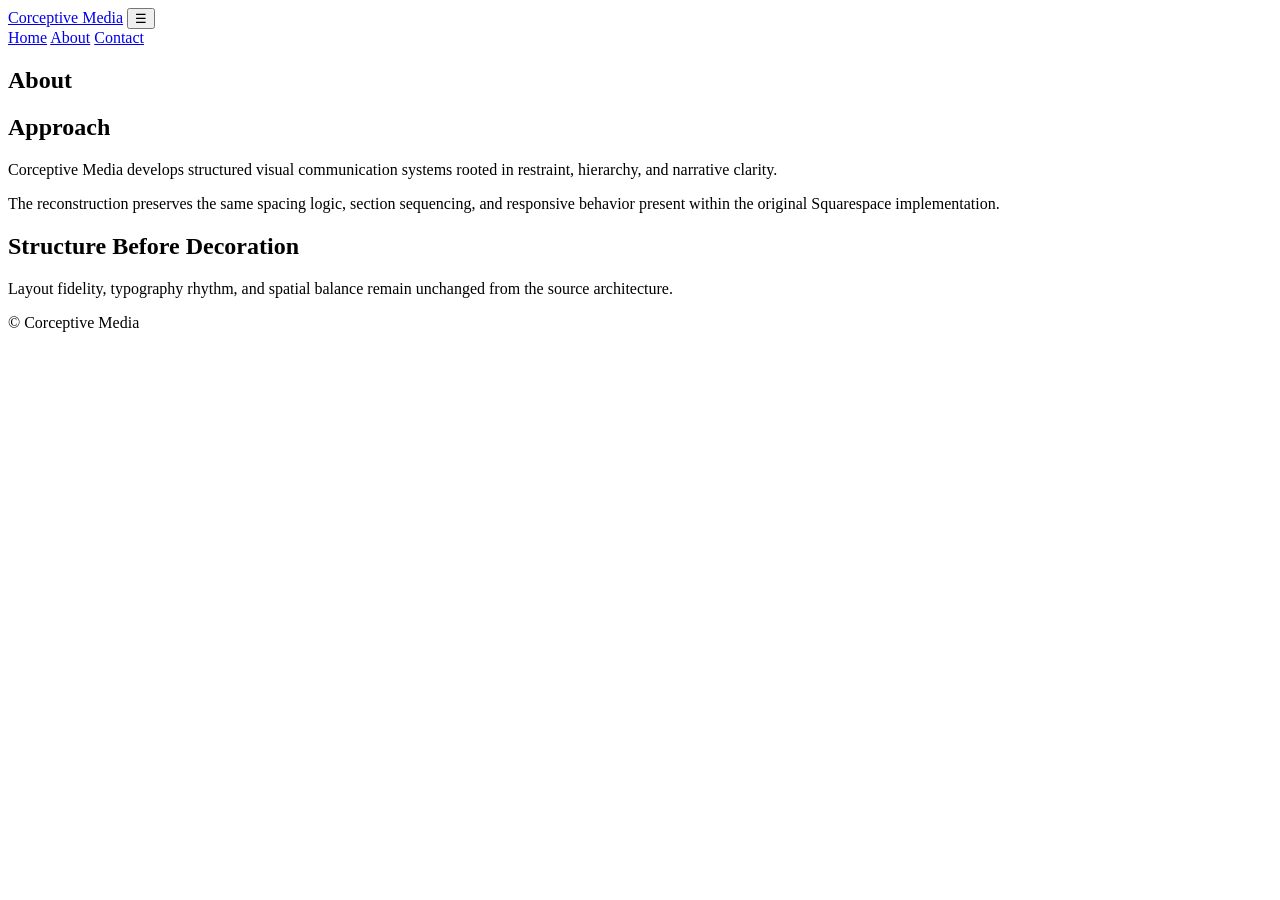
==== about.html @ 8138fabf "Add About page HTML structure This file contains the HTML structure for the About page, including th" ====
<!DOCTYPE html>
<html lang="en">
<head>
  <meta charset="UTF-8">
  <meta name="viewport" content="width=device-width, initial-scale=1.0">
  <title>About — Corceptive Media</title>

  <link rel="preconnect" href="https://fonts.googleapis.com">
  <link rel="preconnect" href="https://fonts.gstatic.com" crossorigin>
  <link href="https://fonts.googleapis.com/css2?family=Libre+Baskerville:wght@400;700&family=Almarai:wght@400;700&display=swap" rel="stylesheet">

  <link rel="stylesheet" href="css/styles.css">
</head>
<body>

<header class="site-header">
  <div class="header-inner">
    <a href="index.html" class="logo">Corceptive Media</a>

    <button class="menu-toggle" id="menuToggle">
      ☰
    </button>

    <nav class="main-nav" id="mainNav">
      <a href="index.html">Home</a>
      <a href="about.html" class="active">About</a>
      <a href="contact.html">Contact</a>
    </nav>
  </div>
</header>

<main>

<section class="page-hero light-theme">
  <div class="container narrow-content">
    <h1>About</h1>
  </div>
</section>

<section class="content-section lightest-theme">
  <div class="container two-column-grid">
    <div>
      <h2>Approach</h2>
    </div>

    <div>
      <p>
        Corceptive Media develops structured visual communication systems rooted in restraint, hierarchy, and narrative clarity.
      </p>

      <p>
        The reconstruction preserves the same spacing logic, section sequencing, and responsive behavior present within the original Squarespace implementation.
      </p>
    </div>
  </div>
</section>

<section class="content-section dark-theme">
  <div class="container centered-content dark-copy">
    <h2>Structure Before Decoration</h2>

    <p>
      Layout fidelity, typography rhythm, and spatial balance remain unchanged from the source architecture.
    </p>
  </div>
</section>

</main>

<footer class="site-footer darkest-theme">
  <div class="container footer-inner">
    <p>© Corceptive Media</p>
  </div>
</footer>

<script src="js/main.js"></script>
</body>
</html>
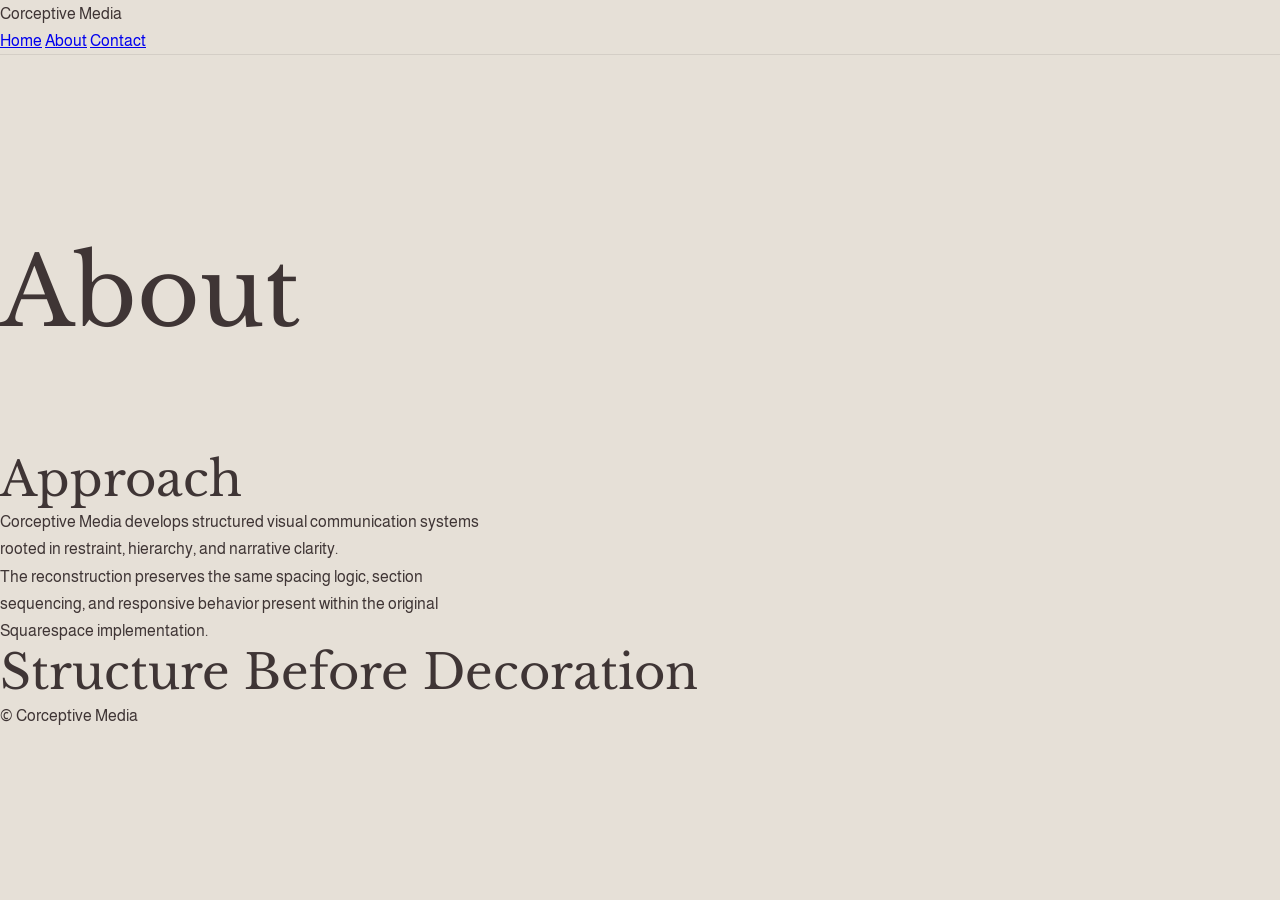
==== commit 11026268: "Refactor about.html structure and styling" ====
--- a/about.html
+++ b/about.html
@@ -1,78 +1,60 @@
 <!DOCTYPE html>
 <html lang="en">
 <head>
-  <meta charset="UTF-8">
-  <meta name="viewport" content="width=device-width, initial-scale=1.0">
+  <meta charset="UTF-8"/>
+  <meta name="viewport" content="width=device-width, initial-scale=1.0"/>
+
   <title>About — Corceptive Media</title>
 
   <link rel="preconnect" href="https://fonts.googleapis.com">
   <link rel="preconnect" href="https://fonts.gstatic.com" crossorigin>
-  <link href="https://fonts.googleapis.com/css2?family=Libre+Baskerville:wght@400;700&family=Almarai:wght@400;700&display=swap" rel="stylesheet">
+
+  <link href="https://fonts.googleapis.com/css2?family=Libre+Baskerville:wght@400;700&family=Almarai:wght@300;400;700&display=swap" rel="stylesheet">
 
   <link rel="stylesheet" href="css/styles.css">
 </head>
 <body>
 
 <header class="site-header">
-  <div class="header-inner">
-    <a href="index.html" class="logo">Corceptive Media</a>
+  <div class="brand">Corceptive Media</div>
 
-    <button class="menu-toggle" id="menuToggle">
-      ☰
-    </button>
-
-    <nav class="main-nav" id="mainNav">
-      <a href="index.html">Home</a>
-      <a href="about.html" class="active">About</a>
-      <a href="contact.html">Contact</a>
-    </nav>
-  </div>
+  <nav>
+    <a href="index.html">Home</a>
+    <a class="active" href="about.html">About</a>
+    <a href="contact.html">Contact</a>
+  </nav>
 </header>
 
-<main>
-
-<section class="page-hero light-theme">
-  <div class="container narrow-content">
-    <h1>About</h1>
-  </div>
+<section class="page-hero light">
+  <h1>About</h1>
 </section>
 
-<section class="content-section lightest-theme">
-  <div class="container two-column-grid">
-    <div>
-      <h2>Approach</h2>
-    </div>
+<section class="editorial-section">
+  <div class="editorial-left">
+    <h2>Approach</h2>
+  </div>
 
-    <div>
-      <p>
-        Corceptive Media develops structured visual communication systems rooted in restraint, hierarchy, and narrative clarity.
-      </p>
-
-      <p>
-        The reconstruction preserves the same spacing logic, section sequencing, and responsive behavior present within the original Squarespace implementation.
-      </p>
-    </div>
-  </div>
-</section>
-
-<section class="content-section dark-theme">
-  <div class="container centered-content dark-copy">
-    <h2>Structure Before Decoration</h2>
+  <div class="editorial-right">
+    <p>
+      Corceptive Media develops structured visual communication systems rooted
+      in restraint, hierarchy, and narrative clarity.
+    </p>
 
     <p>
-      Layout fidelity, typography rhythm, and spatial balance remain unchanged from the source architecture.
+      The reconstruction preserves the same spacing logic,
+      section sequencing, and responsive behavior present within
+      the original Squarespace implementation.
     </p>
   </div>
 </section>
 
-</main>
+<section class="deep-section">
+  <h2>Structure Before Decoration</h2>
+</section>
 
-<footer class="site-footer darkest-theme">
-  <div class="container footer-inner">
-    <p>© Corceptive Media</p>
-  </div>
+<footer>
+  © Corceptive Media
 </footer>
 
-<script src="js/main.js"></script>
 </body>
 </html>
--- a/css/styles.css
+++ b/css/styles.css
@@ -0,0 +1,276 @@
+:root {
+  --lightest: #E6E0D7;
+  --light: #D6CCBC;
+  --bright: #D3B27B;
+  --dark: #A05555;
+  --darkest: #7A5454;
+
+  --text-dark: #3f3535;
+  --text-light: #f5f1eb;
+}
+
+* {
+  margin: 0;
+  padding: 0;
+  box-sizing: border-box;
+}
+
+html {
+  scroll-behavior: smooth;
+}
+
+body {
+  font-family: 'Almarai', sans-serif;
+  background: var(--lightest);
+  color: var(--text-dark);
+  line-height: 1.7;
+}
+
+img {
+  width: 100%;
+  display: block;
+}
+
+h1,
+h2,
+h3,
+h4 {
+  font-family: 'Libre Baskerville', serif;
+  font-weight: 400;
+  line-height: 1.2;
+}
+
+h1 {
+  font-size: clamp(3rem, 8vw, 6rem);
+}
+
+h2 {
+  font-size: clamp(2rem, 4vw, 3rem);
+}
+
+p {
+  font-size: 1rem;
+  max-width: 60ch;
+}
+
+.container {
+  width: min(1200px, calc(100% - 64px));
+  margin-inline: auto;
+}
+
+.site-header {
+  position: sticky;
+  top: 0;
+  z-index: 1000;
+  background: rgba(230, 224, 215, 0.96);
+  backdrop-filter: blur(8px);
+  border-bottom: 1px solid rgba(0,0,0,0.08);
+}
+
+.header-inner {
+  width: min(1200px, calc(100% - 64px));
+  margin-inline: auto;
+  min-height: 88px;
+  display: flex;
+  justify-content: space-between;
+  align-items: center;
+}
+
+.logo {
+  text-decoration: none;
+  color: var(--text-dark);
+  font-family: 'Libre Baskerville', serif;
+  font-size: 1.1rem;
+}
+
+.main-nav {
+  display: flex;
+  gap: 36px;
+}
+
+.main-nav a {
+  text-decoration: none;
+  color: var(--text-dark);
+  font-size: 0.95rem;
+  letter-spacing: 0.04em;
+}
+
+.main-nav a.active {
+  color: var(--dark);
+}
+
+.menu-toggle {
+  display: none;
+  border: none;
+  background: transparent;
+  font-size: 1.8rem;
+  cursor: pointer;
+}
+
+.hero-section {
+  min-height: 88vh;
+  display: flex;
+  align-items: center;
+  padding: 120px 0;
+}
+
+.hero-grid,
+.two-column-grid,
+.contact-grid {
+  display: grid;
+  grid-template-columns: repeat(2, 1fr);
+  gap: 80px;
+  align-items: center;
+}
+
+.hero-content {
+  color: var(--text-light);
+}
+
+.hero-content p {
+  margin-top: 32px;
+}
+
+.hero-image-wrapper {
+  overflow: hidden;
+}
+
+.page-hero {
+  padding: 180px 0 100px;
+}
+
+.content-section {
+  padding: 120px 0;
+}
+
+.centered-content {
+  text-align: center;
+}
+
+.centered-content p {
+  margin-inline: auto;
+  margin-top: 24px;
+}
+
+.narrow-content {
+  max-width: 760px;
+}
+
+.contact-form {
+  display: flex;
+  flex-direction: column;
+  gap: 24px;
+}
+
+.contact-form input,
+.contact-form textarea {
+  width: 100%;
+  padding: 18px;
+  border: 1px solid rgba(0,0,0,0.12);
+  background: rgba(255,255,255,0.35);
+  font-family: 'Almarai', sans-serif;
+  font-size: 1rem;
+}
+
+.contact-form textarea {
+  min-height: 180px;
+  resize: vertical;
+}
+
+.contact-form button {
+  width: fit-content;
+  padding: 16px 36px;
+  border: none;
+  background: var(--dark);
+  color: var(--text-light);
+  cursor: pointer;
+  font-family: 'Almarai', sans-serif;
+}
+
+.site-footer {
+  padding: 48px 0;
+}
+
+.footer-inner {
+  display: flex;
+  justify-content: center;
+}
+
+.footer-inner p {
+  color: var(--text-light);
+}
+
+.lightest-theme {
+  background: var(--lightest);
+}
+
+.light-theme {
+  background: var(--light);
+}
+
+.bright-theme {
+  background: var(--bright);
+}
+
+.dark-theme {
+  background: var(--dark);
+}
+
+.darkest-theme {
+  background: var(--darkest);
+}
+
+.dark-copy {
+  color: var(--text-light);
+}
+
+@media (max-width: 900px) {
+
+  .hero-grid,
+  .two-column-grid,
+  .contact-grid {
+    grid-template-columns: 1fr;
+    gap: 56px;
+  }
+
+  .hero-section {
+    min-height: auto;
+    padding: 140px 0 100px;
+  }
+
+  .main-nav {
+    position: absolute;
+    top: 88px;
+    left: 0;
+    width: 100%;
+    background: var(--lightest);
+    flex-direction: column;
+    padding: 32px;
+    display: none;
+    border-bottom: 1px solid rgba(0,0,0,0.08);
+  }
+
+  .main-nav.open {
+    display: flex;
+  }
+
+  .menu-toggle {
+    display: block;
+  }
+}
+
+@media (max-width: 640px) {
+
+  .container,
+  .header-inner {
+    width: min(100% - 32px, 1200px);
+  }
+
+  .content-section {
+    padding: 88px 0;
+  }
+
+  .page-hero {
+    padding: 150px 0 80px;
+  }
+}
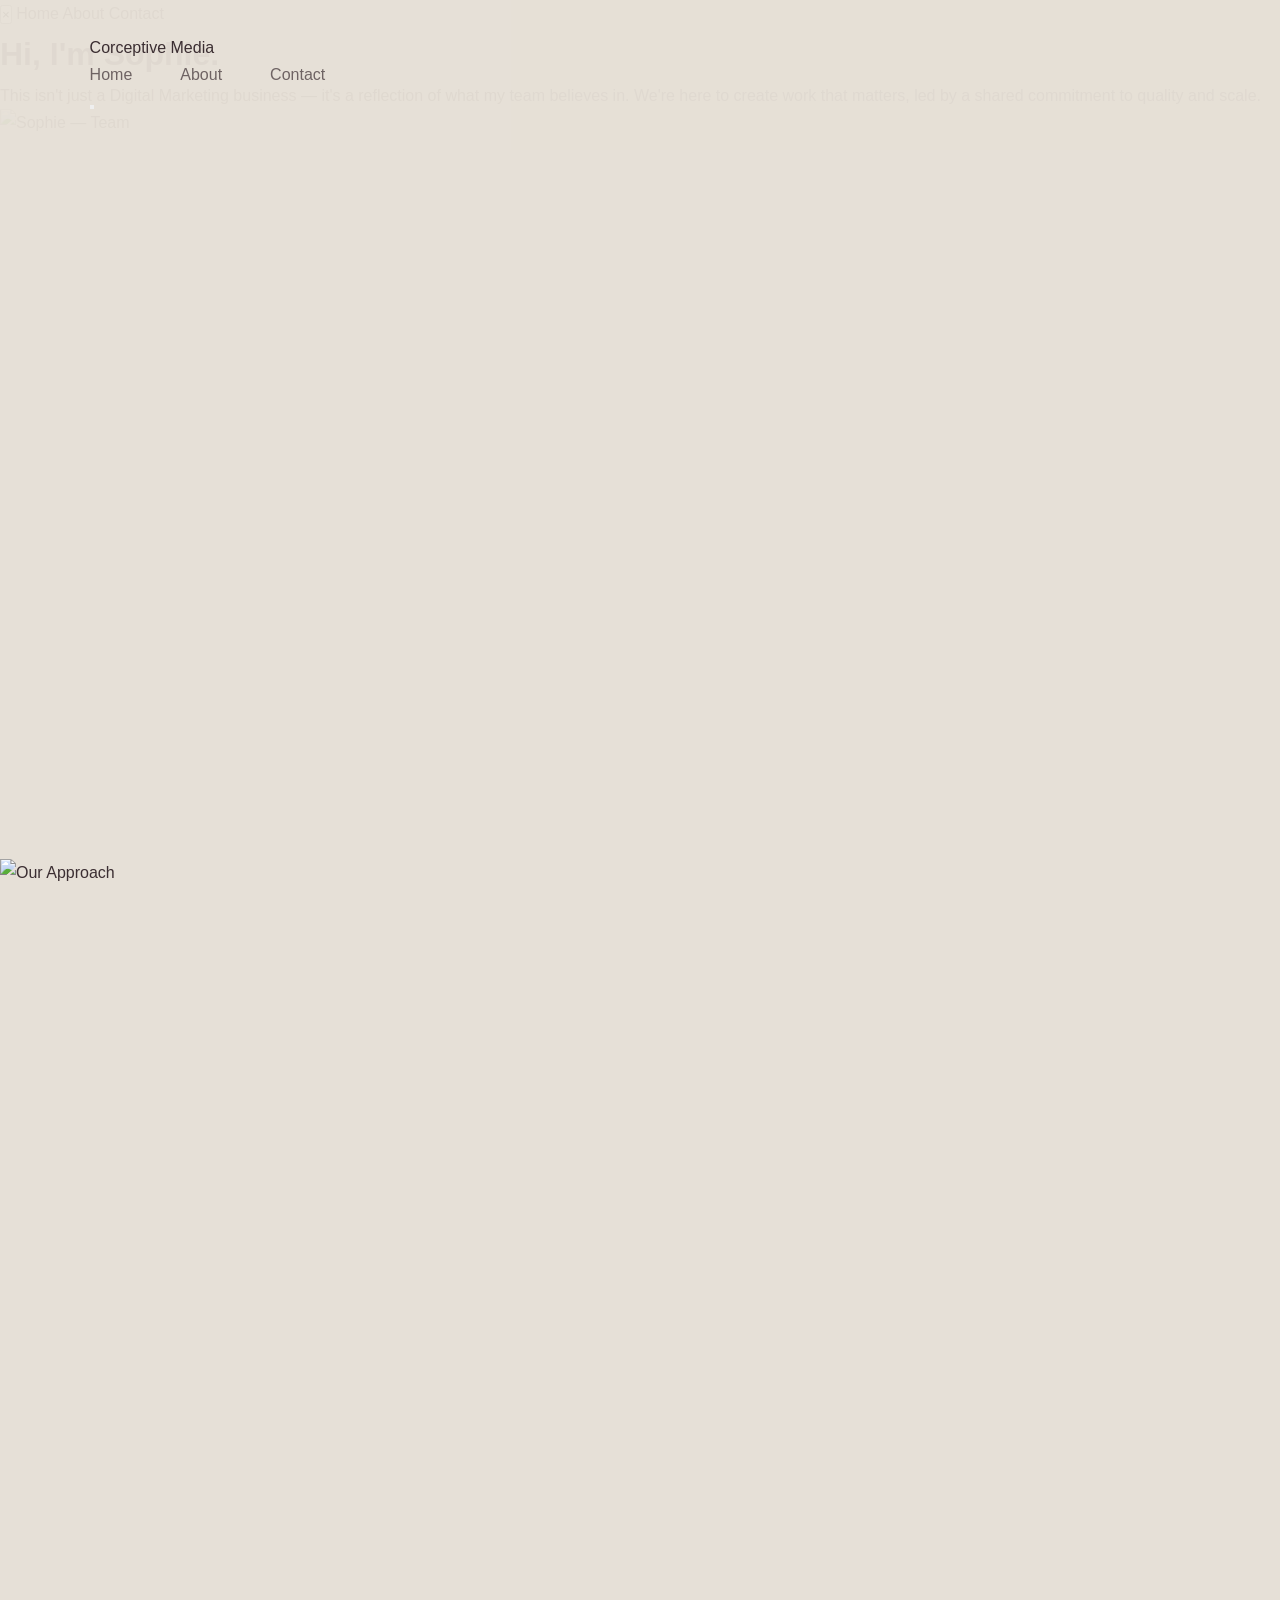
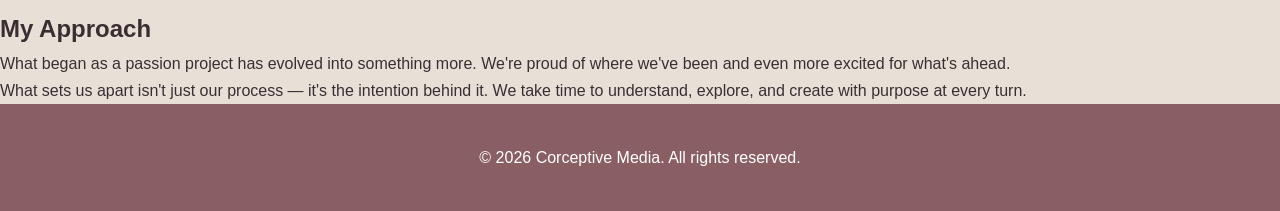
==== commit 93de8578: "Refactor about.html for improved structure and semantics" ====
--- a/about.html
+++ b/about.html
@@ -1,59 +1,53 @@
 <!DOCTYPE html>
 <html lang="en">
 <head>
-  <meta charset="UTF-8"/>
-  <meta name="viewport" content="width=device-width, initial-scale=1.0"/>
-
+  <meta charset="UTF-8">
+  <meta name="viewport" content="width=device-width, initial-scale=1">
   <title>About — Corceptive Media</title>
-
-  <link rel="preconnect" href="https://fonts.googleapis.com">
-  <link rel="preconnect" href="https://fonts.gstatic.com" crossorigin>
-
-  <link href="https://fonts.googleapis.com/css2?family=Libre+Baskerville:wght@400;700&family=Almarai:wght@300;400;700&display=swap" rel="stylesheet">
-
   <link rel="stylesheet" href="css/styles.css">
 </head>
 <body>
 
 <header class="site-header">
-  <div class="brand">Corceptive Media</div>
-
-  <nav>
-    <a href="index.html">Home</a>
-    <a class="active" href="about.html">About</a>
-    <a href="contact.html">Contact</a>
-  </nav>
+  <div class="header-inner">
+    <div class="site-title"><a href="index.html">Corceptive Media</a></div>
+    <nav class="main-nav">
+      <a href="index.html">Home</a>
+      <a href="about.html" class="active-link">About</a>
+      <a href="contact.html">Contact</a>
+    </nav>
+    <button class="burger" aria-label="Open menu" onclick="document.getElementById('mob-nav').classList.toggle('is-open')">
+      <span></span><span></span>
+    </button>
+  </div>
 </header>
 
-<section class="page-hero light">
-  <h1>About</h1>
-</section>
+<div class="mob-nav" id="mob-nav">
+  <button class="mob-close" onclick="document.getElementById('mob-nav').classList.remove('is-open')">&times;</button>
+  <a href="index.html">Home</a>
+  <a href="about.html">About</a>
+  <a href="contact.html">Contact</a>
+</div>
 
-<section class="editorial-section">
-  <div class="editorial-left">
-    <h2>Approach</h2>
+<div class="about-intro">
+  <div>
+    <h1>Hi, I'm Sophie.</h1>
+    <p>This isn't just a Digital Marketing business — it's a reflection of what my team believes in. We're here to create work that matters, led by a shared commitment to quality and scale.</p>
   </div>
+  <img src="assets/images/about-team1.png" alt="Sophie — Team" width="600" height="750" loading="lazy">
+</div>
 
-  <div class="editorial-right">
-    <p>
-      Corceptive Media develops structured visual communication systems rooted
-      in restraint, hierarchy, and narrative clarity.
-    </p>
+<div class="about-block reverse">
+  <img src="assets/images/about-team2.png" alt="Our Approach" width="600" height="750" loading="lazy">
+  <div>
+    <h2>My Approach</h2>
+    <p>What began as a passion project has evolved into something more. We're proud of where we've been and even more excited for what's ahead.</p>
+    <p>What sets us apart isn't just our process — it's the intention behind it. We take time to understand, explore, and create with purpose at every turn.</p>
+  </div>
+</div>
 
-    <p>
-      The reconstruction preserves the same spacing logic,
-      section sequencing, and responsive behavior present within
-      the original Squarespace implementation.
-    </p>
-  </div>
-</section>
-
-<section class="deep-section">
-  <h2>Structure Before Decoration</h2>
-</section>
-
-<footer>
-  © Corceptive Media
+<footer class="site-footer">
+  <p>&copy; 2026 Corceptive Media. All rights reserved.</p>
 </footer>
 
 </body>
--- a/css/styles.css
+++ b/css/styles.css
@@ -1,276 +1,304 @@
-:root {
-  --lightest: #E6E0D7;
-  --light: #D6CCBC;
-  --bright: #D3B27B;
-  --dark: #A05555;
-  --darkest: #7A5454;
-
-  --text-dark: #3f3535;
-  --text-light: #f5f1eb;
-}
-
-* {
-  margin: 0;
-  padding: 0;
-  box-sizing: border-box;
-}
-
-html {
-  scroll-behavior: smooth;
-}
-
-body {
-  font-family: 'Almarai', sans-serif;
-  background: var(--lightest);
-  color: var(--text-dark);
-  line-height: 1.7;
-}
-
-img {
-  width: 100%;
-  display: block;
-}
-
-h1,
-h2,
-h3,
-h4 {
-  font-family: 'Libre Baskerville', serif;
-  font-weight: 400;
-  line-height: 1.2;
-}
-
-h1 {
-  font-size: clamp(3rem, 8vw, 6rem);
-}
-
-h2 {
-  font-size: clamp(2rem, 4vw, 3rem);
-}
-
-p {
-  font-size: 1rem;
-  max-width: 60ch;
-}
-
-.container {
-  width: min(1200px, calc(100% - 64px));
-  margin-inline: auto;
-}
-
-.site-header {
-  position: sticky;
-  top: 0;
-  z-index: 1000;
-  background: rgba(230, 224, 215, 0.96);
-  backdrop-filter: blur(8px);
-  border-bottom: 1px solid rgba(0,0,0,0.08);
-}
-
-.header-inner {
-  width: min(1200px, calc(100% - 64px));
-  margin-inline: auto;
-  min-height: 88px;
-  display: flex;
-  justify-content: space-between;
-  align-items: center;
-}
-
-.logo {
-  text-decoration: none;
-  color: var(--text-dark);
-  font-family: 'Libre Baskerville', serif;
-  font-size: 1.1rem;
-}
-
-.main-nav {
-  display: flex;
-  gap: 36px;
-}
-
-.main-nav a {
-  text-decoration: none;
-  color: var(--text-dark);
-  font-size: 0.95rem;
-  letter-spacing: 0.04em;
-}
-
-.main-nav a.active {
-  color: var(--dark);
-}
-
-.menu-toggle {
-  display: none;
-  border: none;
-  background: transparent;
-  font-size: 1.8rem;
-  cursor: pointer;
-}
-
-.hero-section {
-  min-height: 88vh;
-  display: flex;
-  align-items: center;
-  padding: 120px 0;
-}
-
-.hero-grid,
-.two-column-grid,
-.contact-grid {
-  display: grid;
-  grid-template-columns: repeat(2, 1fr);
-  gap: 80px;
-  align-items: center;
-}
-
-.hero-content {
-  color: var(--text-light);
-}
-
-.hero-content p {
-  margin-top: 32px;
-}
-
-.hero-image-wrapper {
-  overflow: hidden;
-}
-
-.page-hero {
-  padding: 180px 0 100px;
-}
-
-.content-section {
-  padding: 120px 0;
-}
-
-.centered-content {
-  text-align: center;
-}
-
-.centered-content p {
-  margin-inline: auto;
-  margin-top: 24px;
-}
-
-.narrow-content {
-  max-width: 760px;
-}
-
-.contact-form {
-  display: flex;
-  flex-direction: column;
-  gap: 24px;
+:root{
+  --lightest:#E6E0D7;
+  --light:#D6CCBC;
+  --bright:#D3B27B;
+  --dark:#8A5F63;
+  --darkest:#3D2C31;
+
+  --text:#3b2e32;
+  --white:#f5f1eb;
+}
+
+*{
+  margin:0;
+  padding:0;
+  box-sizing:border-box;
+}
+
+html{
+  scroll-behavior:smooth;
+}
+
+body{
+  background:var(--lightest);
+  color:var(--text);
+  font-family:'Almarai',sans-serif;
+  line-height:1.7;
+}
+
+img{
+  width:100%;
+  display:block;
+}
+
+a{
+  text-decoration:none;
+  color:inherit;
+}
+
+.site-header{
+  position:fixed;
+  top:0;
+  left:0;
+  width:100%;
+  z-index:1000;
+
+  display:flex;
+  justify-content:space-between;
+  align-items:center;
+
+  padding:34px 7vw;
+
+  background:rgba(230,224,215,0.96);
+}
+
+.brand{
+  font-size:1.9rem;
+  font-family:'Libre Baskerville',serif;
+}
+
+nav{
+  display:flex;
+  gap:48px;
+}
+
+nav a{
+  font-size:1rem;
+  opacity:.7;
+}
+
+nav a.active{
+  color:#b56d6d;
+  opacity:1;
+}
+
+.hero{
+  min-height:100vh;
+  background:var(--dark);
+
+  display:grid;
+  grid-template-columns:1.1fr .9fr;
+
+  align-items:center;
+
+  padding:
+  clamp(140px,14vw,220px)
+  7vw
+  120px;
+}
+
+.hero-text{
+  max-width:700px;
+}
+
+.hero h1{
+  font-family:'Libre Baskerville',serif;
+
+  font-size:clamp(5rem,10vw,9rem);
+  line-height:.95;
+
+  color:var(--white);
+
+  margin-bottom:48px;
+}
+
+.hero p{
+  max-width:520px;
+
+  color:var(--white);
+
+  font-size:1.1rem;
+}
+
+.hero-image-wrap{
+  width:100%;
+  max-width:560px;
+
+  justify-self:end;
+}
+
+.hero-image-wrap img{
+  aspect-ratio:1/1;
+
+  object-fit:cover;
+}
+
+.editorial-section{
+  display:grid;
+  grid-template-columns:1fr 1fr;
+
+  gap:120px;
+
+  padding:
+  clamp(120px,14vw,220px)
+  7vw;
+}
+
+.light{
+  background:var(--light);
+}
+
+.editorial-left h2{
+  font-family:'Libre Baskerville',serif;
+
+  font-size:clamp(3rem,6vw,5rem);
+
+  line-height:1.1;
+}
+
+.editorial-right{
+  max-width:520px;
+}
+
+.editorial-right p{
+  margin-bottom:22px;
+
+  font-size:1.1rem;
+}
+
+.statement{
+  background:var(--bright);
+
+  text-align:center;
+
+  padding:
+  clamp(120px,14vw,220px)
+  7vw;
+}
+
+.statement h2{
+  font-family:'Libre Baskerville',serif;
+
+  font-size:clamp(3rem,6vw,5rem);
+
+  margin-bottom:28px;
+}
+
+.statement p{
+  max-width:700px;
+  margin:auto;
+
+  font-size:1.1rem;
+}
+
+.page-hero{
+  padding:
+  240px
+  7vw
+  120px;
+}
+
+.page-hero h1{
+  font-family:'Libre Baskerville',serif;
+
+  font-size:clamp(5rem,11vw,9rem);
+
+  text-align:center;
+}
+
+.deep-section{
+  background:#a95d5f;
+
+  color:var(--white);
+
+  text-align:center;
+
+  padding:
+  clamp(120px,14vw,220px)
+  7vw;
+}
+
+.deep-section h2{
+  font-family:'Libre Baskerville',serif;
+
+  font-size:clamp(3rem,6vw,5rem);
+}
+
+.contact-section{
+  display:grid;
+  grid-template-columns:1fr 1fr;
+
+  gap:140px;
+
+  padding:
+  clamp(120px,14vw,220px)
+  7vw;
+}
+
+.contact-copy h2{
+  font-family:'Libre Baskerville',serif;
+
+  font-size:clamp(3rem,6vw,5rem);
+
+  margin-bottom:20px;
+}
+
+.contact-form{
+  display:flex;
+  flex-direction:column;
+  gap:22px;
 }
 
 .contact-form input,
-.contact-form textarea {
-  width: 100%;
-  padding: 18px;
-  border: 1px solid rgba(0,0,0,0.12);
-  background: rgba(255,255,255,0.35);
-  font-family: 'Almarai', sans-serif;
-  font-size: 1rem;
-}
-
-.contact-form textarea {
-  min-height: 180px;
-  resize: vertical;
-}
-
-.contact-form button {
-  width: fit-content;
-  padding: 16px 36px;
-  border: none;
-  background: var(--dark);
-  color: var(--text-light);
-  cursor: pointer;
-  font-family: 'Almarai', sans-serif;
-}
-
-.site-footer {
-  padding: 48px 0;
-}
-
-.footer-inner {
-  display: flex;
-  justify-content: center;
-}
-
-.footer-inner p {
-  color: var(--text-light);
-}
-
-.lightest-theme {
-  background: var(--lightest);
-}
-
-.light-theme {
-  background: var(--light);
-}
-
-.bright-theme {
-  background: var(--bright);
-}
-
-.dark-theme {
-  background: var(--dark);
-}
-
-.darkest-theme {
-  background: var(--darkest);
-}
-
-.dark-copy {
-  color: var(--text-light);
-}
-
-@media (max-width: 900px) {
-
-  .hero-grid,
-  .two-column-grid,
-  .contact-grid {
-    grid-template-columns: 1fr;
-    gap: 56px;
+.contact-form textarea{
+  width:100%;
+
+  padding:22px;
+
+  border:1px solid #d2c8ba;
+
+  background:#ece7df;
+
+  font-family:'Almarai',sans-serif;
+
+  font-size:1rem;
+}
+
+.contact-form textarea{
+  min-height:220px;
+  resize:none;
+}
+
+.contact-form button{
+  width:140px;
+
+  padding:18px 0;
+
+  border:none;
+
+  background:#a95d5f;
+
+  color:white;
+
+  cursor:pointer;
+}
+
+footer{
+  background:var(--dark);
+
+  color:white;
+
+  text-align:center;
+
+  padding:40px 20px;
+}
+
+@media(max-width:900px){
+
+  .hero,
+  .editorial-section,
+  .contact-section{
+    grid-template-columns:1fr;
+
+    gap:80px;
   }
 
-  .hero-section {
-    min-height: auto;
-    padding: 140px 0 100px;
+  .hero-image-wrap{
+    justify-self:start;
   }
 
-  .main-nav {
-    position: absolute;
-    top: 88px;
-    left: 0;
-    width: 100%;
-    background: var(--lightest);
-    flex-direction: column;
-    padding: 32px;
-    display: none;
-    border-bottom: 1px solid rgba(0,0,0,0.08);
+  nav{
+    gap:24px;
   }
 
-  .main-nav.open {
-    display: flex;
-  }
-
-  .menu-toggle {
-    display: block;
-  }
-}
-
-@media (max-width: 640px) {
-
-  .container,
-  .header-inner {
-    width: min(100% - 32px, 1200px);
-  }
-
-  .content-section {
-    padding: 88px 0;
-  }
-
-  .page-hero {
-    padding: 150px 0 80px;
-  }
-}
+}
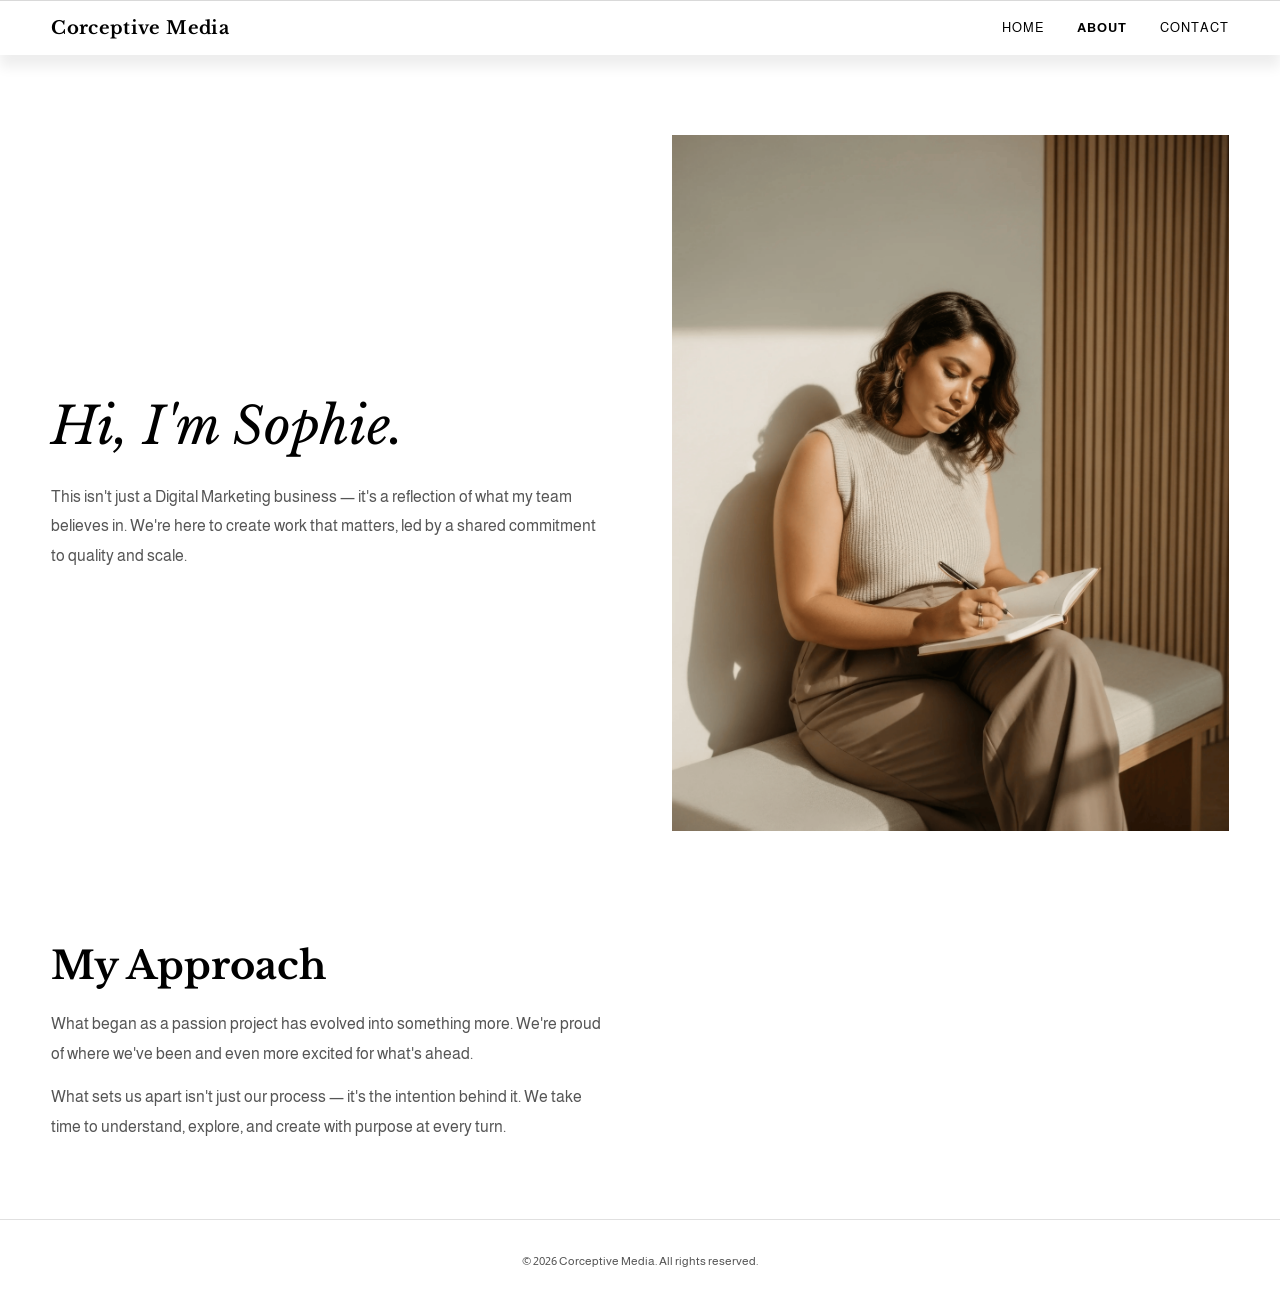
==== commit 59f2d991: "Update images and structure in about.html" ====
--- a/about.html
+++ b/about.html
@@ -34,11 +34,10 @@
     <h1>Hi, I'm Sophie.</h1>
     <p>This isn't just a Digital Marketing business — it's a reflection of what my team believes in. We're here to create work that matters, led by a shared commitment to quality and scale.</p>
   </div>
-  <img src="assets/images/about-team1.png" alt="Sophie — Team" width="600" height="750" loading="lazy">
+  <img src="assets/images/about-image.png" alt="Digital marketing" width="1792" height="2560" loading="lazy">
 </div>
 
-<div class="about-block reverse">
-  <img src="assets/images/about-team2.png" alt="Our Approach" width="600" height="750" loading="lazy">
+<div class="about-block">
   <div>
     <h2>My Approach</h2>
     <p>What began as a passion project has evolved into something more. We're proud of where we've been and even more excited for what's ahead.</p>
--- a/css/styles.css
+++ b/css/styles.css
@@ -1,304 +1,106 @@
+/* Corceptive Media — styles.css */
+@import url('https://fonts.googleapis.com/css2?family=Libre+Baskerville:ital,wght@0,400;0,700;1,400&family=Almarai:wght@300;400;700;800&display=swap');
+
+*,*::before,*::after{box-sizing:border-box;margin:0;padding:0}
 :root{
-  --lightest:#E6E0D7;
-  --light:#D6CCBC;
-  --bright:#D3B27B;
-  --dark:#8A5F63;
-  --darkest:#3D2C31;
+  --font-display:'Libre Baskerville',Georgia,serif;
+  --font-body:'Almarai',sans-serif;
+  --color-bg:#ffffff;
+  --color-text:#000000;
+  --color-muted:#555555;
+  --color-border:#e0e0e0;
+  --color-surface:#f7f7f7;
+  --page-pad:4vw;
+  --max-w:2000px;
+}
+html{-webkit-font-smoothing:antialiased;scroll-behavior:smooth}
+body{font-family:var(--font-body);font-size:16px;color:var(--color-text);background:#fff;line-height:1.6}
+img{display:block;max-width:100%;height:auto}
+a{color:inherit;text-decoration:none}
 
-  --text:#3b2e32;
-  --white:#f5f1eb;
+/* HEADER */
+.site-header{background:#fff;border-top:1px solid rgba(0,0,0,0.15);box-shadow:0 12px 12px rgba(0,0,0,0.07);position:relative;z-index:100}
+.header-inner{display:flex;align-items:center;justify-content:space-between;padding:1vw var(--page-pad);max-width:var(--max-w);margin:0 auto}
+.site-title a{font-family:var(--font-display);font-size:18px;font-weight:700;letter-spacing:0.02em}
+nav.main-nav{display:flex;gap:2rem;list-style:none}
+nav.main-nav a{font-family:var(--font-body);font-size:13px;text-transform:uppercase;letter-spacing:0.08em;transition:opacity .18s}
+nav.main-nav a:hover{opacity:.55}
+nav.main-nav .active-link{font-weight:700}
+.burger{display:none;flex-direction:column;gap:5px;background:none;border:none;cursor:pointer;padding:4px}
+.burger span{display:block;width:22px;height:1px;background:#000}
+
+/* MOBILE NAV */
+.mob-nav{display:none;position:fixed;inset:0;background:#fff;z-index:500;flex-direction:column;align-items:center;justify-content:center;gap:2.5rem}
+.mob-nav.is-open{display:flex}
+.mob-nav a{font-family:var(--font-body);font-size:22px;text-transform:uppercase;letter-spacing:0.12em}
+.mob-close{position:absolute;top:1.5rem;right:var(--page-pad);font-size:26px;background:none;border:none;cursor:pointer}
+
+/* HERO */
+.hero{position:relative;min-height:82vh;display:flex;align-items:center;justify-content:center;overflow:hidden;background:#1a1a1a}
+.hero-bg{position:absolute;inset:0;width:100%;height:100%;object-fit:cover;opacity:.6}
+.hero-text{position:relative;z-index:2;text-align:center;color:#fff;padding:3rem var(--page-pad);max-width:900px}
+.hero-text h1{font-family:var(--font-display);font-size:clamp(2rem,5vw,4.5rem);font-weight:400;font-style:italic;line-height:1.2}
+
+/* APPROACH */
+.section-approach{padding:5rem var(--page-pad)}
+.approach-grid{max-width:var(--max-w);margin:0 auto;display:grid;grid-template-columns:1fr 2fr;gap:4rem;align-items:start}
+.approach-grid h2{font-family:var(--font-display);font-size:clamp(1.8rem,3vw,3rem);font-weight:700;line-height:1.2}
+.approach-grid p{font-family:var(--font-body);font-size:16px;color:var(--color-muted);line-height:1.85;margin-top:1rem}
+
+/* SERVICES */
+.section-services{padding:5rem var(--page-pad);background:var(--color-surface)}
+.services-wrap{max-width:var(--max-w);margin:0 auto}
+.services-header h2{font-family:var(--font-display);font-size:clamp(1.8rem,3vw,3rem);font-weight:700}
+.services-header p{font-family:var(--font-body);font-size:15px;color:var(--color-muted);max-width:600px;margin-top:.75rem;margin-bottom:2.5rem}
+.services-grid{display:grid;grid-template-columns:repeat(3,1fr);gap:2rem}
+.card{background:#fff;border:1px solid var(--color-border)}
+.card img{width:100%;aspect-ratio:1/1;object-fit:cover}
+.card-body{padding:1.5rem}
+.card-title{font-family:var(--font-display);font-size:18px;font-weight:700;margin-bottom:.4rem}
+.card-price{font-size:14px;color:var(--color-muted);margin-bottom:.6rem}
+.card-desc{font-size:14px;color:var(--color-muted);line-height:1.7;margin-bottom:1.25rem}
+.btn-cart{display:inline-block;font-family:var(--font-body);font-size:11px;font-weight:700;text-transform:uppercase;letter-spacing:.1em;border:1px solid #000;padding:.55rem 1.5rem;background:transparent;cursor:pointer;transition:background .18s,color .18s}
+.btn-cart:hover{background:#000;color:#fff}
+
+/* ABOUT PAGE */
+.about-intro{padding:5rem var(--page-pad) 3rem;max-width:var(--max-w);margin:0 auto;display:grid;grid-template-columns:1fr 1fr;gap:4rem;align-items:center}
+.about-intro h1{font-family:var(--font-display);font-size:clamp(2rem,4vw,3.5rem);font-weight:400;font-style:italic;line-height:1.2;margin-bottom:1.5rem}
+.about-intro p{font-size:16px;color:var(--color-muted);line-height:1.85}
+.about-intro img{width:100%;aspect-ratio:4/5;object-fit:cover}
+.about-block{padding:4rem var(--page-pad);max-width:var(--max-w);margin:0 auto;display:grid;grid-template-columns:1fr 1fr;gap:4rem;align-items:start}
+.about-block.reverse{direction:rtl}.about-block.reverse>*{direction:ltr}
+.about-block img{width:100%;aspect-ratio:4/5;object-fit:cover}
+.about-block h2{font-family:var(--font-display);font-size:clamp(1.8rem,3vw,2.8rem);font-weight:700;margin-bottom:1.25rem;line-height:1.2}
+.about-block p{font-size:16px;color:var(--color-muted);line-height:1.85;margin-bottom:.85rem}
+
+/* CONTACT PAGE */
+.contact-wrap{padding:5rem var(--page-pad);max-width:800px;margin:0 auto}
+.contact-wrap h1{font-family:var(--font-display);font-size:clamp(2rem,4vw,3.5rem);font-weight:400;font-style:italic;margin-bottom:1rem}
+.contact-wrap .lead{font-size:15px;color:var(--color-muted);margin-bottom:.4rem}
+.contact-wrap .reply{font-size:13px;color:var(--color-muted);font-style:italic;margin-bottom:2.5rem}
+.cform{display:flex;flex-direction:column;gap:1.25rem}
+.cform label{font-size:12px;font-weight:700;text-transform:uppercase;letter-spacing:.08em;display:block;margin-bottom:.3rem}
+.cform input,.cform textarea{font-family:var(--font-body);font-size:15px;border:1px solid #ccc;padding:.7rem 1rem;width:100%;outline:none;transition:border-color .18s}
+.cform input:focus,.cform textarea:focus{border-color:#000}
+.cform textarea{min-height:140px;resize:vertical}
+.cform .row2{display:grid;grid-template-columns:1fr 1fr;gap:1.25rem}
+.btn-submit{font-family:var(--font-body);font-size:12px;font-weight:700;text-transform:uppercase;letter-spacing:.1em;background:#000;color:#fff;border:none;padding:.8rem 2.5rem;cursor:pointer;align-self:flex-start;transition:opacity .18s}
+.btn-submit:hover{opacity:.7}
+
+/* FOOTER */
+.site-footer{padding:2rem var(--page-pad);border-top:1px solid var(--color-border);text-align:center}
+.site-footer p{font-size:12px;color:var(--color-muted)}
+
+/* RESPONSIVE */
+@media(max-width:900px){
+  .approach-grid{grid-template-columns:1fr}
+  .services-grid{grid-template-columns:repeat(2,1fr)}
+  .about-intro{grid-template-columns:1fr}
+  .about-block{grid-template-columns:1fr}.about-block.reverse{direction:ltr}
 }
-
-*{
-  margin:0;
-  padding:0;
-  box-sizing:border-box;
+@media(max-width:600px){
+  nav.main-nav{display:none}
+  .burger{display:flex}
+  .services-grid{grid-template-columns:1fr}
+  .cform .row2{grid-template-columns:1fr}
 }
-
-html{
-  scroll-behavior:smooth;
-}
-
-body{
-  background:var(--lightest);
-  color:var(--text);
-  font-family:'Almarai',sans-serif;
-  line-height:1.7;
-}
-
-img{
-  width:100%;
-  display:block;
-}
-
-a{
-  text-decoration:none;
-  color:inherit;
-}
-
-.site-header{
-  position:fixed;
-  top:0;
-  left:0;
-  width:100%;
-  z-index:1000;
-
-  display:flex;
-  justify-content:space-between;
-  align-items:center;
-
-  padding:34px 7vw;
-
-  background:rgba(230,224,215,0.96);
-}
-
-.brand{
-  font-size:1.9rem;
-  font-family:'Libre Baskerville',serif;
-}
-
-nav{
-  display:flex;
-  gap:48px;
-}
-
-nav a{
-  font-size:1rem;
-  opacity:.7;
-}
-
-nav a.active{
-  color:#b56d6d;
-  opacity:1;
-}
-
-.hero{
-  min-height:100vh;
-  background:var(--dark);
-
-  display:grid;
-  grid-template-columns:1.1fr .9fr;
-
-  align-items:center;
-
-  padding:
-  clamp(140px,14vw,220px)
-  7vw
-  120px;
-}
-
-.hero-text{
-  max-width:700px;
-}
-
-.hero h1{
-  font-family:'Libre Baskerville',serif;
-
-  font-size:clamp(5rem,10vw,9rem);
-  line-height:.95;
-
-  color:var(--white);
-
-  margin-bottom:48px;
-}
-
-.hero p{
-  max-width:520px;
-
-  color:var(--white);
-
-  font-size:1.1rem;
-}
-
-.hero-image-wrap{
-  width:100%;
-  max-width:560px;
-
-  justify-self:end;
-}
-
-.hero-image-wrap img{
-  aspect-ratio:1/1;
-
-  object-fit:cover;
-}
-
-.editorial-section{
-  display:grid;
-  grid-template-columns:1fr 1fr;
-
-  gap:120px;
-
-  padding:
-  clamp(120px,14vw,220px)
-  7vw;
-}
-
-.light{
-  background:var(--light);
-}
-
-.editorial-left h2{
-  font-family:'Libre Baskerville',serif;
-
-  font-size:clamp(3rem,6vw,5rem);
-
-  line-height:1.1;
-}
-
-.editorial-right{
-  max-width:520px;
-}
-
-.editorial-right p{
-  margin-bottom:22px;
-
-  font-size:1.1rem;
-}
-
-.statement{
-  background:var(--bright);
-
-  text-align:center;
-
-  padding:
-  clamp(120px,14vw,220px)
-  7vw;
-}
-
-.statement h2{
-  font-family:'Libre Baskerville',serif;
-
-  font-size:clamp(3rem,6vw,5rem);
-
-  margin-bottom:28px;
-}
-
-.statement p{
-  max-width:700px;
-  margin:auto;
-
-  font-size:1.1rem;
-}
-
-.page-hero{
-  padding:
-  240px
-  7vw
-  120px;
-}
-
-.page-hero h1{
-  font-family:'Libre Baskerville',serif;
-
-  font-size:clamp(5rem,11vw,9rem);
-
-  text-align:center;
-}
-
-.deep-section{
-  background:#a95d5f;
-
-  color:var(--white);
-
-  text-align:center;
-
-  padding:
-  clamp(120px,14vw,220px)
-  7vw;
-}
-
-.deep-section h2{
-  font-family:'Libre Baskerville',serif;
-
-  font-size:clamp(3rem,6vw,5rem);
-}
-
-.contact-section{
-  display:grid;
-  grid-template-columns:1fr 1fr;
-
-  gap:140px;
-
-  padding:
-  clamp(120px,14vw,220px)
-  7vw;
-}
-
-.contact-copy h2{
-  font-family:'Libre Baskerville',serif;
-
-  font-size:clamp(3rem,6vw,5rem);
-
-  margin-bottom:20px;
-}
-
-.contact-form{
-  display:flex;
-  flex-direction:column;
-  gap:22px;
-}
-
-.contact-form input,
-.contact-form textarea{
-  width:100%;
-
-  padding:22px;
-
-  border:1px solid #d2c8ba;
-
-  background:#ece7df;
-
-  font-family:'Almarai',sans-serif;
-
-  font-size:1rem;
-}
-
-.contact-form textarea{
-  min-height:220px;
-  resize:none;
-}
-
-.contact-form button{
-  width:140px;
-
-  padding:18px 0;
-
-  border:none;
-
-  background:#a95d5f;
-
-  color:white;
-
-  cursor:pointer;
-}
-
-footer{
-  background:var(--dark);
-
-  color:white;
-
-  text-align:center;
-
-  padding:40px 20px;
-}
-
-@media(max-width:900px){
-
-  .hero,
-  .editorial-section,
-  .contact-section{
-    grid-template-columns:1fr;
-
-    gap:80px;
-  }
-
-  .hero-image-wrap{
-    justify-self:start;
-  }
-
-  nav{
-    gap:24px;
-  }
-
-}
